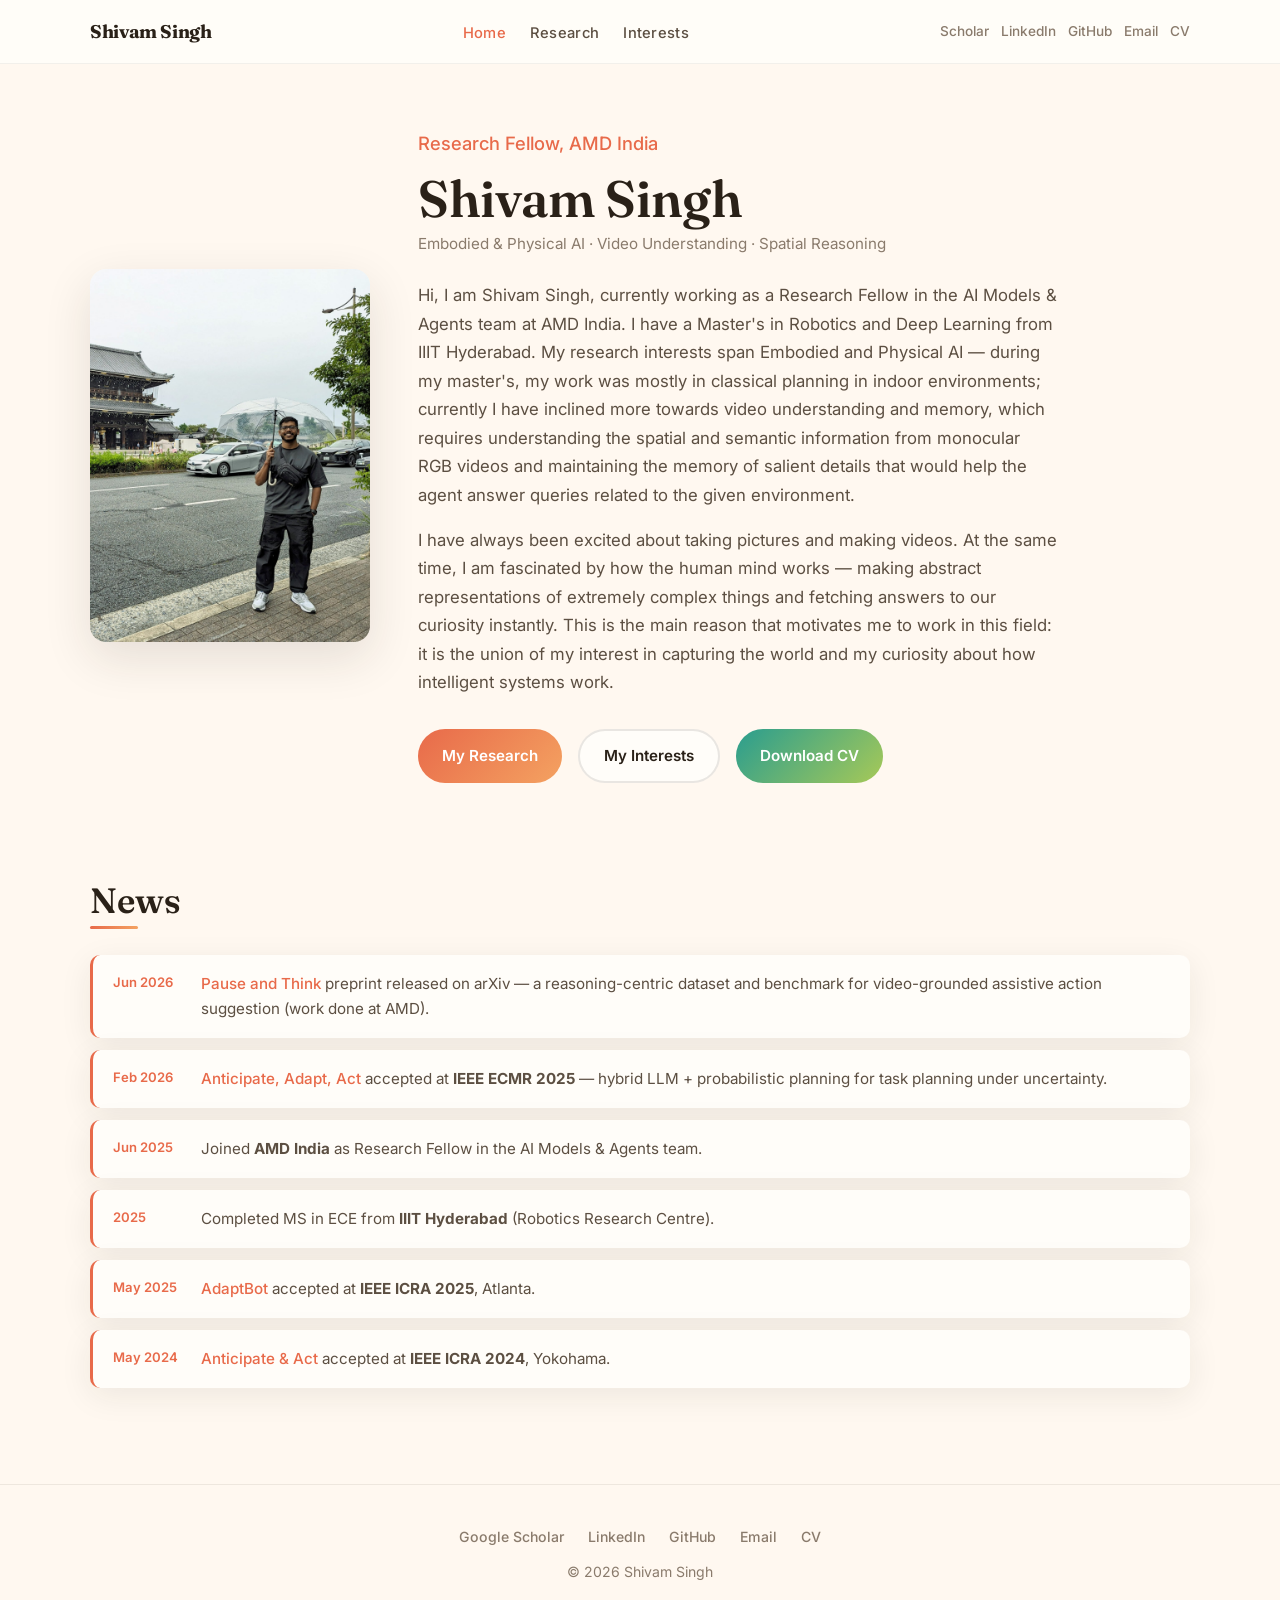
==== index.html @ 6dcf107e "Rebuild personal website from scratch Replace Stanford lab template with a warm, photo-forward multi" ====
<!DOCTYPE html>
<html lang="en">
<head>
  <meta charset="UTF-8">
  <meta name="viewport" content="width=device-width, initial-scale=1.0">
  <title>Shivam Singh</title>
  <meta name="description" content="Shivam Singh — Research Fellow at AMD India. Embodied AI, video understanding, and spatial reasoning from monocular RGB video.">
  <link rel="preconnect" href="https://fonts.googleapis.com">
  <link rel="preconnect" href="https://fonts.gstatic.com" crossorigin>
  <link href="https://fonts.googleapis.com/css2?family=Fraunces:opsz,wght@9..144,400;9..144,600;9..144,700&family=Inter:wght@400;500;600;700&display=swap" rel="stylesheet">
  <link rel="stylesheet" href="assets/css/style.css">
</head>
<body>

<nav class="site-nav">
  <div class="nav-inner">
    <a href="index.html" class="nav-brand">Shivam Singh</a>
    <button class="nav-toggle" aria-label="Toggle menu"><span></span><span></span><span></span></button>
    <ul class="nav-links">
      <li><a href="index.html" class="active">Home</a></li>
      <li><a href="research.html">Research</a></li>
      <li><a href="interests.html">Interests</a></li>
    </ul>
    <div class="nav-social">
      <a href="https://scholar.google.com/citations?user=Wcn55lQAAAAJ&hl=en" target="_blank" rel="noopener">Scholar</a>
      <a href="https://www.linkedin.com/in/sssshivvvv/" target="_blank" rel="noopener">LinkedIn</a>
      <a href="https://github.com/sssshivvvv" target="_blank" rel="noopener">GitHub</a>
      <a href="mailto:shivamsingh3458@gmail.com">Email</a>
      <a href="assets/cv/Shivam_Singh_CV.pdf" target="_blank">CV</a>
    </div>
  </div>
</nav>

<section class="hero">
  <div class="container hero-grid">
    <img src="assets/img/me/01-pxl-20240519-013119929.jpg" alt="Shivam Singh" class="hero-photo" loading="eager">
    <div>
      <p class="hero-tagline">Research Fellow, AMD India</p>
      <h1>Shivam Singh</h1>
      <p class="hero-sub">Embodied &amp; Physical AI &middot; Video Understanding &middot; Spatial Reasoning</p>
      <p class="hero-bio">
        Hi, I am Shivam Singh, currently working as a Research Fellow in the AI Models &amp; Agents team at AMD India.
        I have a Master's in Robotics and Deep Learning from IIIT Hyderabad. My research interests span Embodied and
        Physical AI — during my master's, my work was mostly in classical planning in indoor environments; currently I
        have inclined more towards video understanding and memory, which requires understanding the spatial and semantic
        information from monocular RGB videos and maintaining the memory of salient details that would help the agent
        answer queries related to the given environment.
      </p>
      <p class="hero-bio" style="margin-top:1rem;">
        I have always been excited about taking pictures and making videos. At the same time, I am fascinated by how
        the human mind works — making abstract representations of extremely complex things and fetching answers to our
        curiosity instantly. This is the main reason that motivates me to work in this field: it is the union of my
        interest in capturing the world and my curiosity about how intelligent systems work.
      </p>
      <div class="btn-row">
        <a href="research.html" class="btn btn-primary">My Research</a>
        <a href="interests.html" class="btn btn-secondary">My Interests</a>
        <a href="assets/cv/Shivam_Singh_CV.pdf" class="btn btn-accent" target="_blank">Download CV</a>
      </div>
    </div>
  </div>
</section>

<section class="section">
  <div class="container">
    <div class="section-header"><h2>News</h2></div>
    <ul class="news-list">
      <li class="news-item">
        <span class="news-date">Jun 2026</span>
        <span class="news-text"><a href="https://arxiv.org/abs/2606.00616" target="_blank" rel="noopener">Pause and Think</a> preprint released on arXiv — a reasoning-centric dataset and benchmark for video-grounded assistive action suggestion (work done at AMD).</span>
      </li>
      <li class="news-item">
        <span class="news-date">Feb 2026</span>
        <span class="news-text"><a href="https://arxiv.org/abs/2602.19518" target="_blank" rel="noopener">Anticipate, Adapt, Act</a> accepted at <strong>IEEE ECMR 2025</strong> — hybrid LLM + probabilistic planning for task planning under uncertainty.</span>
      </li>
      <li class="news-item">
        <span class="news-date">Jun 2025</span>
        <span class="news-text">Joined <strong>AMD India</strong> as Research Fellow in the AI Models &amp; Agents team.</span>
      </li>
      <li class="news-item">
        <span class="news-date">2025</span>
        <span class="news-text">Completed MS in ECE from <strong>IIIT Hyderabad</strong> (Robotics Research Centre).</span>
      </li>
      <li class="news-item">
        <span class="news-date">May 2025</span>
        <span class="news-text"><a href="https://arxiv.org/abs/2502.02067" target="_blank" rel="noopener">AdaptBot</a> accepted at <strong>IEEE ICRA 2025</strong>, Atlanta.</span>
      </li>
      <li class="news-item">
        <span class="news-date">May 2024</span>
        <span class="news-text"><a href="https://arxiv.org/abs/2502.02066" target="_blank" rel="noopener">Anticipate &amp; Act</a> accepted at <strong>IEEE ICRA 2024</strong>, Yokohama.</span>
      </li>
    </ul>
  </div>
</section>

<footer class="site-footer">
  <div class="container">
    <div class="footer-links">
      <a href="https://scholar.google.com/citations?user=Wcn55lQAAAAJ&hl=en" target="_blank" rel="noopener">Google Scholar</a>
      <a href="https://www.linkedin.com/in/sssshivvvv/" target="_blank" rel="noopener">LinkedIn</a>
      <a href="https://github.com/sssshivvvv" target="_blank" rel="noopener">GitHub</a>
      <a href="mailto:shivamsingh3458@gmail.com">Email</a>
      <a href="assets/cv/Shivam_Singh_CV.pdf" target="_blank">CV</a>
    </div>
    <p>&copy; 2026 Shivam Singh</p>
  </div>
</footer>

<script src="assets/js/main.js"></script>
</body>
</html>
---- assets/css/style.css ----
/* ============================================================
   Shivam Singh — Personal Website
   Warm, colorful, photo-forward design system
   ============================================================ */

:root {
  --cream: #fff8f0;
  --paper: #fffdf9;
  --ink: #2a2118;
  --ink-soft: #5c4f42;
  --muted: #8a7b6c;
  --coral: #e86a4a;
  --amber: #f4a261;
  --rose: #e07a8a;
  --gold: #d4a853;
  --teal: #2a9d8f;
  --lime: #a7c957;
  --sunset: #e76f51;
  --shadow: 0 8px 32px rgba(42, 33, 24, 0.08);
  --shadow-lg: 0 16px 48px rgba(42, 33, 24, 0.12);
  --radius: 16px;
  --radius-sm: 10px;
  --font-display: "Fraunces", Georgia, serif;
  --font-body: "Inter", system-ui, sans-serif;
  --nav-h: 64px;
  --max-w: 1100px;
  --transition: 0.25s ease;
}

*, *::before, *::after { box-sizing: border-box; margin: 0; padding: 0; }

html { scroll-behavior: smooth; }

body {
  font-family: var(--font-body);
  font-size: 1.05rem;
  line-height: 1.7;
  color: var(--ink);
  background: var(--cream);
  min-height: 100vh;
}

img { max-width: 100%; height: auto; display: block; }

a { color: var(--coral); text-decoration: none; transition: color var(--transition); }
a:hover { color: var(--sunset); }

h1, h2, h3, h4 {
  font-family: var(--font-display);
  font-weight: 600;
  line-height: 1.25;
  color: var(--ink);
}

h1 { font-size: clamp(2.2rem, 5vw, 3.2rem); }
h2 { font-size: clamp(1.6rem, 3vw, 2.2rem); }
h3 { font-size: 1.25rem; }

.container {
  width: min(var(--max-w), 92vw);
  margin: 0 auto;
}

/* ---- Navigation ---- */
.site-nav {
  position: sticky;
  top: 0;
  z-index: 100;
  background: rgba(255, 253, 249, 0.92);
  backdrop-filter: blur(12px);
  border-bottom: 1px solid rgba(42, 33, 24, 0.06);
  height: var(--nav-h);
}

.nav-inner {
  display: flex;
  align-items: center;
  justify-content: space-between;
  height: var(--nav-h);
  width: min(var(--max-w), 92vw);
  margin: 0 auto;
}

.nav-brand {
  font-family: var(--font-display);
  font-weight: 700;
  font-size: 1.15rem;
  color: var(--ink);
  letter-spacing: -0.02em;
}

.nav-brand:hover { color: var(--coral); }

.nav-links {
  display: flex;
  align-items: center;
  gap: 1.5rem;
  list-style: none;
}

.nav-links a {
  color: var(--ink-soft);
  font-size: 0.92rem;
  font-weight: 500;
  letter-spacing: 0.02em;
}

.nav-links a:hover,
.nav-links a.active {
  color: var(--coral);
}

.nav-social {
  display: flex;
  align-items: center;
  gap: 0.75rem;
}

.nav-social a {
  color: var(--muted);
  font-size: 0.85rem;
  font-weight: 500;
}

.nav-social a:hover { color: var(--coral); }

.nav-toggle {
  display: none;
  background: none;
  border: none;
  cursor: pointer;
  padding: 0.5rem;
}

.nav-toggle span {
  display: block;
  width: 24px;
  height: 2px;
  background: var(--ink);
  margin: 5px 0;
  transition: var(--transition);
}

/* ---- Hero ---- */
.hero {
  padding: 4rem 0 3rem;
}

.hero-grid {
  display: grid;
  grid-template-columns: 280px 1fr;
  gap: 3rem;
  align-items: center;
}

.hero-photo {
  border-radius: var(--radius);
  overflow: hidden;
  box-shadow: var(--shadow-lg);
  aspect-ratio: 3/4;
  object-fit: cover;
  width: 100%;
}

.hero-tagline {
  font-size: 1.15rem;
  color: var(--coral);
  font-weight: 500;
  margin-bottom: 0.5rem;
}

.hero-sub {
  color: var(--muted);
  font-size: 0.95rem;
  margin-bottom: 1.5rem;
}

.hero-bio {
  color: var(--ink-soft);
  font-size: 1.05rem;
  max-width: 640px;
}

/* ---- Buttons ---- */
.btn-row {
  display: flex;
  flex-wrap: wrap;
  gap: 1rem;
  margin-top: 2rem;
}

.btn {
  display: inline-flex;
  align-items: center;
  gap: 0.5rem;
  padding: 0.75rem 1.5rem;
  border-radius: 999px;
  font-weight: 600;
  font-size: 0.95rem;
  transition: transform var(--transition), box-shadow var(--transition);
  border: none;
  cursor: pointer;
}

.btn:hover { transform: translateY(-2px); box-shadow: var(--shadow); }

.btn-primary {
  background: linear-gradient(135deg, var(--coral), var(--amber));
  color: white;
}

.btn-primary:hover { color: white; }

.btn-secondary {
  background: var(--paper);
  color: var(--ink);
  border: 2px solid rgba(42, 33, 24, 0.1);
}

.btn-secondary:hover { color: var(--coral); border-color: var(--coral); }

.btn-accent {
  background: linear-gradient(135deg, var(--teal), var(--lime));
  color: white;
}

.btn-accent:hover { color: white; }

/* ---- Sections ---- */
.section {
  padding: 3rem 0;
}

.section-header {
  margin-bottom: 2rem;
}

.section-header h2 {
  position: relative;
  display: inline-block;
}

.section-header h2::after {
  content: "";
  position: absolute;
  bottom: -6px;
  left: 0;
  width: 48px;
  height: 3px;
  background: linear-gradient(90deg, var(--coral), var(--amber));
  border-radius: 2px;
}

/* ---- News ---- */
.news-list {
  list-style: none;
  display: flex;
  flex-direction: column;
  gap: 0.75rem;
}

.news-item {
  display: flex;
  gap: 1rem;
  padding: 1rem 1.25rem;
  background: var(--paper);
  border-radius: var(--radius-sm);
  border-left: 3px solid var(--coral);
  box-shadow: var(--shadow);
}

.news-date {
  font-size: 0.82rem;
  font-weight: 600;
  color: var(--coral);
  white-space: nowrap;
  min-width: 72px;
}

.news-text { color: var(--ink-soft); font-size: 0.95rem; }
.news-text a { font-weight: 500; }

/* ---- Research cards ---- */
.research-card {
  background: var(--paper);
  border-radius: var(--radius);
  overflow: hidden;
  box-shadow: var(--shadow);
  margin-bottom: 2.5rem;
  transition: box-shadow var(--transition);
}

.research-card:hover { box-shadow: var(--shadow-lg); }

.research-teaser {
  width: 100%;
  max-height: 320px;
  object-fit: cover;
  object-position: top;
  background: #f0e8df;
}

.research-body { padding: 1.75rem 2rem 2rem; }

.research-title {
  font-size: 1.35rem;
  margin-bottom: 0.5rem;
}

.research-title a { color: var(--ink); }
.research-title a:hover { color: var(--coral); }

.venue-badge {
  display: inline-block;
  padding: 0.25rem 0.75rem;
  border-radius: 999px;
  font-size: 0.78rem;
  font-weight: 600;
  letter-spacing: 0.03em;
  margin-bottom: 0.75rem;
}

.badge-icra { background: #fde8e0; color: #c0392b; }
.badge-ecmr { background: #e0f0fd; color: #2471a3; }
.badge-arxiv { background: #f0e6ff; color: #7d3c98; }
.badge-workshop { background: #e8f5e9; color: #2e7d32; }
.badge-ongoing { background: #fff3e0; color: #e65100; }

.research-authors {
  font-size: 0.88rem;
  color: var(--muted);
  margin-bottom: 1rem;
}

.research-authors strong { color: var(--ink); }

.research-abstract {
  color: var(--ink-soft);
  font-size: 0.95rem;
  margin-bottom: 1.25rem;
}

.research-links {
  display: flex;
  flex-wrap: wrap;
  gap: 0.6rem;
}

.link-pill {
  display: inline-block;
  padding: 0.35rem 0.9rem;
  border-radius: 999px;
  font-size: 0.82rem;
  font-weight: 600;
  background: rgba(232, 106, 74, 0.1);
  color: var(--coral);
  transition: background var(--transition);
}

.link-pill:hover {
  background: var(--coral);
  color: white;
}

.workshop-card {
  padding: 1.25rem 1.5rem;
  background: var(--paper);
  border-radius: var(--radius-sm);
  box-shadow: var(--shadow);
  margin-bottom: 1rem;
}

.workshop-card h3 { font-size: 1.05rem; margin-bottom: 0.4rem; }
.workshop-card p { font-size: 0.9rem; color: var(--ink-soft); }

/* ---- Interests landing ---- */
.interest-cards {
  display: grid;
  grid-template-columns: repeat(auto-fit, minmax(280px, 1fr));
  gap: 1.5rem;
}

.interest-card {
  position: relative;
  border-radius: var(--radius);
  overflow: hidden;
  min-height: 360px;
  display: flex;
  flex-direction: column;
  justify-content: flex-end;
  text-decoration: none;
  color: white;
  transition: transform var(--transition);
}

.interest-card:hover { transform: translateY(-6px); color: white; }

.interest-card img {
  position: absolute;
  inset: 0;
  width: 100%;
  height: 100%;
  object-fit: cover;
  transition: transform 0.4s ease;
}

.interest-card:hover img { transform: scale(1.05); }

.interest-card-overlay {
  position: absolute;
  inset: 0;
  z-index: 1;
}

.interest-card-content {
  position: relative;
  z-index: 2;
  padding: 2rem;
}

.interest-card-content h2 {
  color: white;
  font-size: 1.6rem;
  margin-bottom: 0.4rem;
}

.interest-card-content p {
  font-size: 0.92rem;
  opacity: 0.9;
}

.grad-photo {
  background: linear-gradient(180deg, rgba(212, 168, 83, 0.3) 0%, rgba(42, 33, 24, 0.75) 100%);
}

.grad-monkey {
  background: linear-gradient(180deg, rgba(42, 157, 143, 0.3) 0%, rgba(42, 33, 24, 0.8) 100%);
}

.grad-moto {
  background: linear-gradient(180deg, rgba(231, 111, 81, 0.3) 0%, rgba(42, 33, 24, 0.8) 100%);
}

/* ---- Interest subpages ---- */
.interest-hero {
  padding: 3rem 0;
  text-align: center;
  color: white;
  border-radius: 0 0 var(--radius) var(--radius);
  margin-bottom: 2.5rem;
}

.interest-hero.photo { background: linear-gradient(135deg, #d4a853, #e86a4a); }
.interest-hero.monkey { background: linear-gradient(135deg, #2a9d8f, #a7c957); }
.interest-hero.moto { background: linear-gradient(135deg, #e76f51, #f4a261); }

.interest-hero h1 { color: white; margin-bottom: 0.5rem; }
.interest-hero p { opacity: 0.92; max-width: 600px; margin: 0 auto; font-size: 1.05rem; }

.interest-intro {
  max-width: 680px;
  margin: 0 auto 2.5rem;
  text-align: center;
  color: var(--ink-soft);
  font-size: 1.05rem;
  line-height: 1.8;
}

.gallery {
  display: grid;
  grid-template-columns: repeat(auto-fill, minmax(260px, 1fr));
  gap: 1rem;
}

.gallery-item {
  border-radius: var(--radius-sm);
  overflow: hidden;
  cursor: pointer;
  aspect-ratio: 4/3;
  box-shadow: var(--shadow);
  transition: transform var(--transition);
}

.gallery-item:hover { transform: scale(1.02); }

.gallery-item img {
  width: 100%;
  height: 100%;
  object-fit: cover;
}

.back-link {
  display: inline-flex;
  align-items: center;
  gap: 0.4rem;
  margin-bottom: 1.5rem;
  font-weight: 500;
  color: var(--muted);
}

.back-link:hover { color: var(--coral); }

/* ---- Lightbox ---- */
.lightbox {
  display: none;
  position: fixed;
  inset: 0;
  z-index: 200;
  background: rgba(42, 33, 24, 0.92);
  align-items: center;
  justify-content: center;
  padding: 2rem;
}

.lightbox.active { display: flex; }

.lightbox img {
  max-width: 90vw;
  max-height: 85vh;
  border-radius: var(--radius-sm);
  box-shadow: var(--shadow-lg);
}

.lightbox-close {
  position: absolute;
  top: 1.5rem;
  right: 1.5rem;
  background: none;
  border: none;
  color: white;
  font-size: 2rem;
  cursor: pointer;
  opacity: 0.8;
}

.lightbox-close:hover { opacity: 1; }

.lightbox-nav {
  position: absolute;
  top: 50%;
  transform: translateY(-50%);
  background: rgba(255,255,255,0.15);
  border: none;
  color: white;
  font-size: 1.5rem;
  padding: 0.75rem 1rem;
  cursor: pointer;
  border-radius: var(--radius-sm);
}

.lightbox-prev { left: 1rem; }
.lightbox-next { right: 1rem; }

/* ---- Footer ---- */
.site-footer {
  padding: 2.5rem 0;
  margin-top: 3rem;
  border-top: 1px solid rgba(42, 33, 24, 0.08);
  text-align: center;
  color: var(--muted);
  font-size: 0.88rem;
}

.footer-links {
  display: flex;
  justify-content: center;
  gap: 1.5rem;
  margin-bottom: 0.75rem;
  flex-wrap: wrap;
}

.footer-links a { color: var(--muted); font-weight: 500; }
.footer-links a:hover { color: var(--coral); }

/* ---- Page header (inner pages) ---- */
.page-header {
  padding: 3rem 0 2rem;
  text-align: center;
}

.page-header h1 { margin-bottom: 0.5rem; }

.page-header p {
  color: var(--muted);
  max-width: 560px;
  margin: 0 auto;
}

/* ---- Responsive ---- */
@media (max-width: 768px) {
  .hero-grid {
    grid-template-columns: 1fr;
    text-align: center;
  }

  .hero-photo {
    max-width: 240px;
    margin: 0 auto;
  }

  .hero-bio { margin: 0 auto; }

  .btn-row { justify-content: center; }

  .nav-links,
  .nav-social {
    display: none;
    position: absolute;
    top: var(--nav-h);
    left: 0;
    right: 0;
    background: var(--paper);
    flex-direction: column;
    padding: 1rem 1.5rem 1.5rem;
    border-bottom: 1px solid rgba(42, 33, 24, 0.08);
    box-shadow: var(--shadow);
  }

  .nav-links.open,
  .nav-social.open { display: flex; }

  .nav-social { top: calc(var(--nav-h) + 140px); border-top: none; }

  .nav-toggle { display: block; }

  .nav-inner { position: relative; }

  .research-body { padding: 1.25rem; }

  .news-item { flex-direction: column; gap: 0.3rem; }

  .interest-card { min-height: 280px; }
}
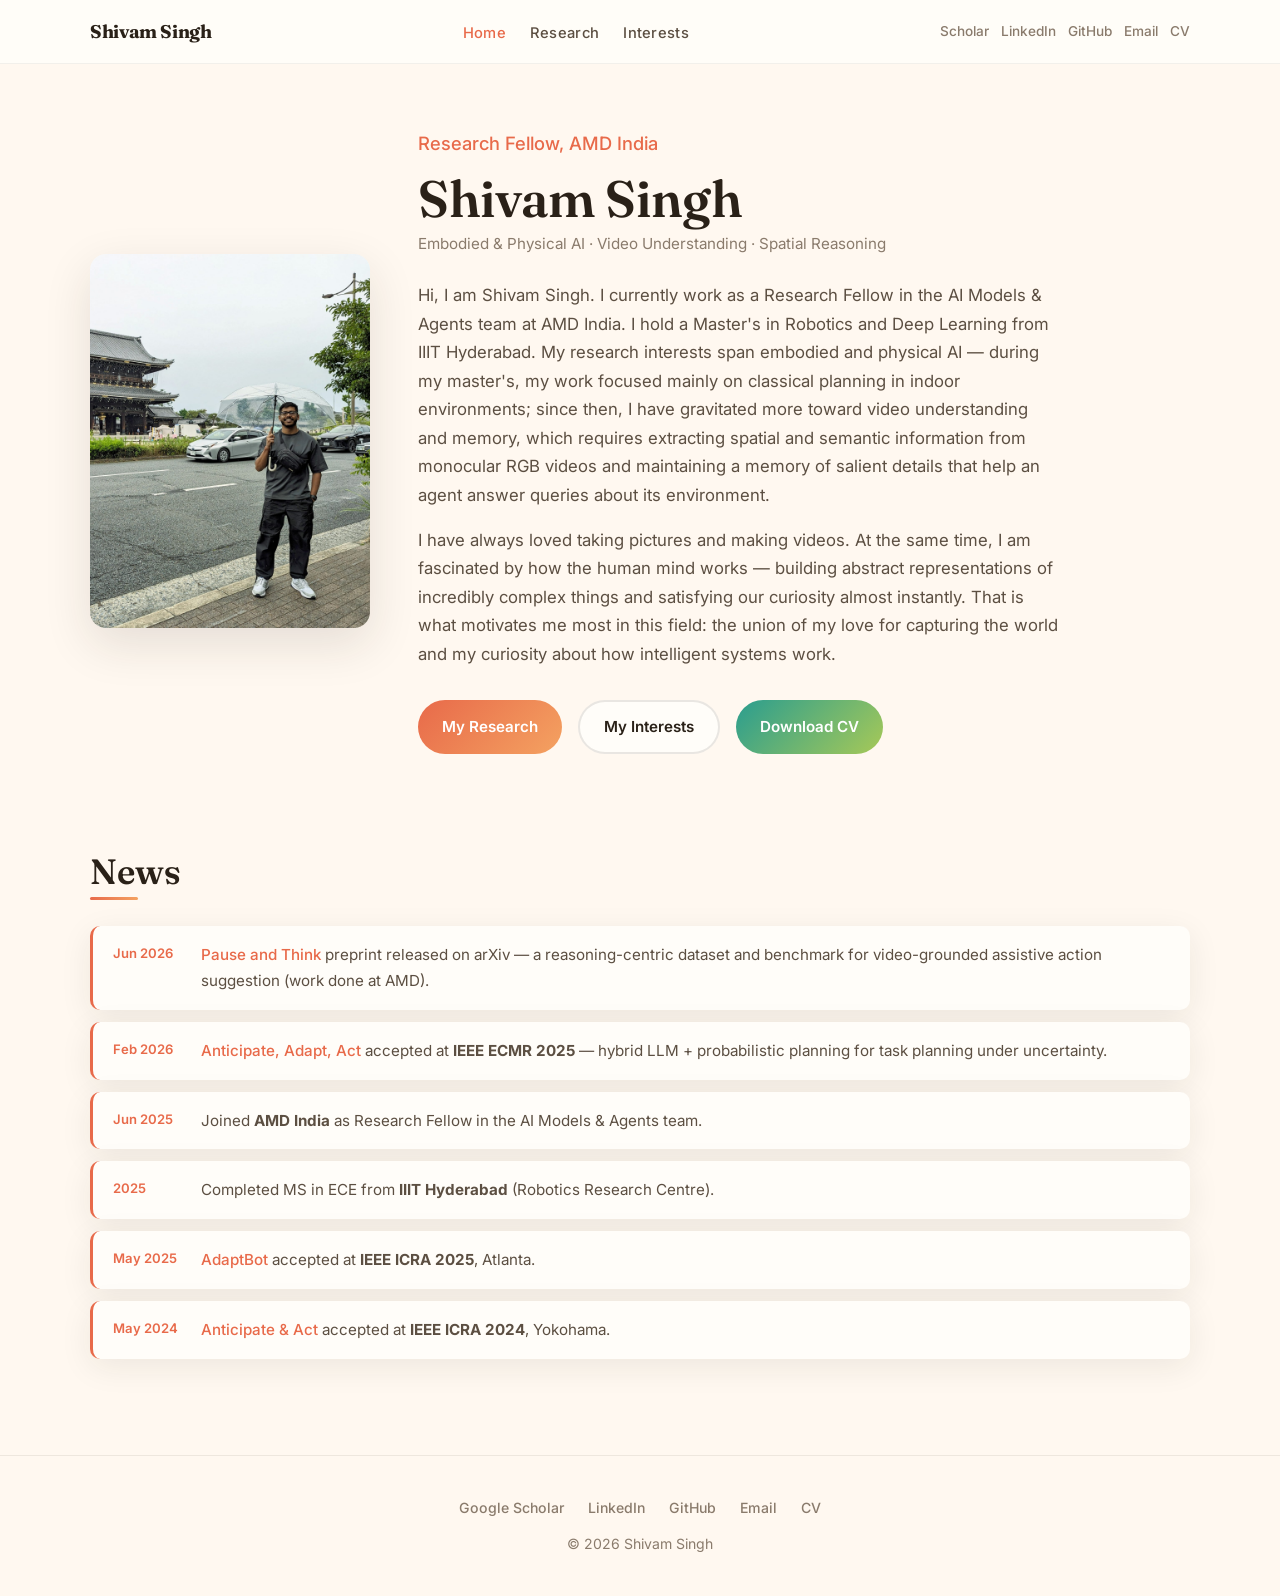
==== commit fe6a1a86: "Add updated CV and polish site copy Update CV with website link (sssshivvvv.github.io) and refresh t" ====
--- a/index.html
+++ b/index.html
@@ -39,18 +39,18 @@
       <h1>Shivam Singh</h1>
       <p class="hero-sub">Embodied &amp; Physical AI &middot; Video Understanding &middot; Spatial Reasoning</p>
       <p class="hero-bio">
-        Hi, I am Shivam Singh, currently working as a Research Fellow in the AI Models &amp; Agents team at AMD India.
-        I have a Master's in Robotics and Deep Learning from IIIT Hyderabad. My research interests span Embodied and
-        Physical AI — during my master's, my work was mostly in classical planning in indoor environments; currently I
-        have inclined more towards video understanding and memory, which requires understanding the spatial and semantic
-        information from monocular RGB videos and maintaining the memory of salient details that would help the agent
-        answer queries related to the given environment.
+        Hi, I am Shivam Singh. I currently work as a Research Fellow in the AI Models &amp; Agents team at AMD India.
+        I hold a Master's in Robotics and Deep Learning from IIIT Hyderabad. My research interests span embodied and
+        physical AI — during my master's, my work focused mainly on classical planning in indoor environments; since then,
+        I have gravitated more toward video understanding and memory, which requires extracting spatial and semantic
+        information from monocular RGB videos and maintaining a memory of salient details that help an agent answer
+        queries about its environment.
       </p>
       <p class="hero-bio" style="margin-top:1rem;">
-        I have always been excited about taking pictures and making videos. At the same time, I am fascinated by how
-        the human mind works — making abstract representations of extremely complex things and fetching answers to our
-        curiosity instantly. This is the main reason that motivates me to work in this field: it is the union of my
-        interest in capturing the world and my curiosity about how intelligent systems work.
+        I have always loved taking pictures and making videos. At the same time, I am fascinated by how the human mind
+        works — building abstract representations of incredibly complex things and satisfying our curiosity almost
+        instantly. That is what motivates me most in this field: the union of my love for capturing the world and my
+        curiosity about how intelligent systems work.
       </p>
       <div class="btn-row">
         <a href="research.html" class="btn btn-primary">My Research</a>
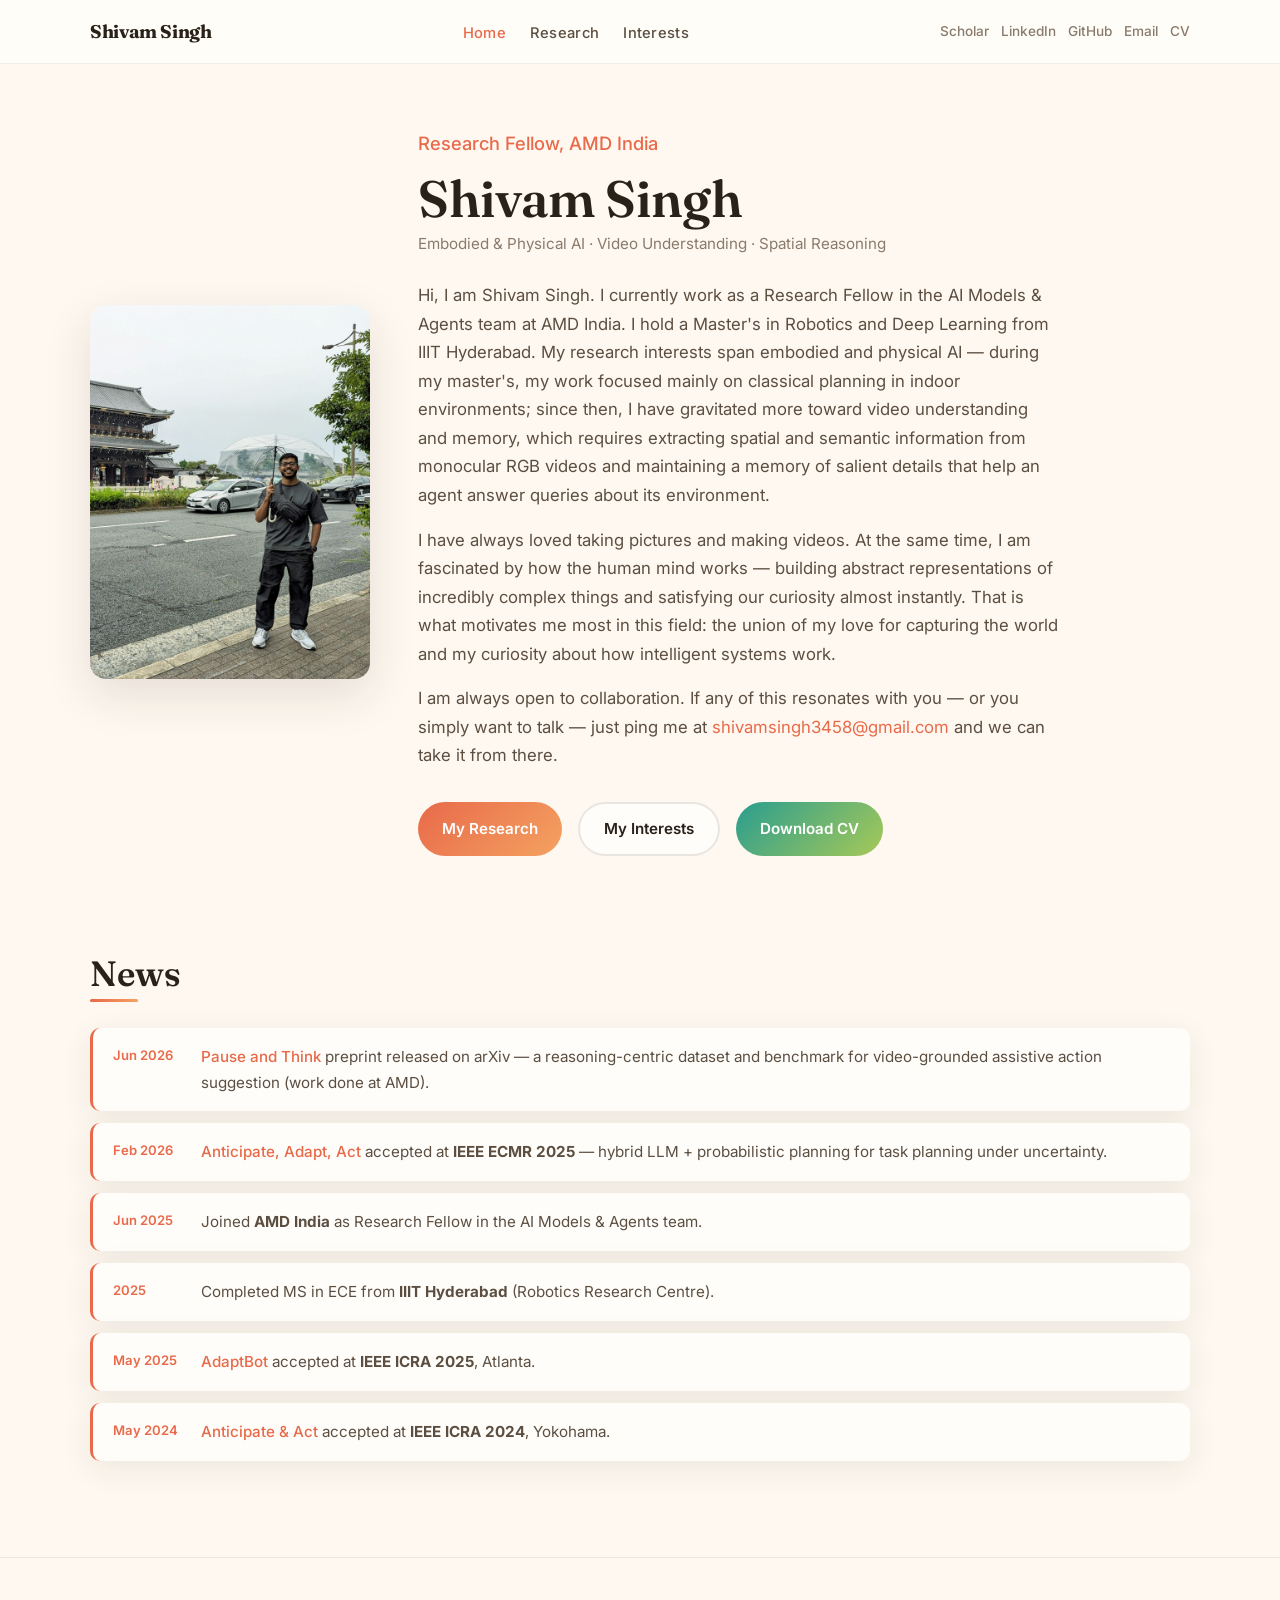
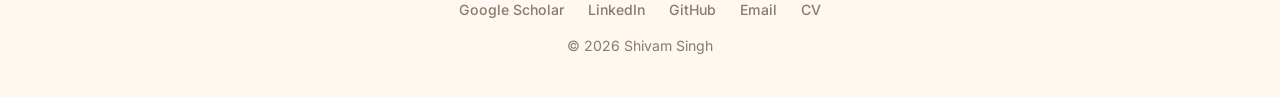
==== commit 80b9abd1: "Add open-to-collaboration note to intro hero Invite readers to reach out by email directly from the " ====
--- a/index.html
+++ b/index.html
@@ -9,6 +9,7 @@
   <link rel="preconnect" href="https://fonts.gstatic.com" crossorigin>
   <link href="https://fonts.googleapis.com/css2?family=Fraunces:opsz,wght@9..144,400;9..144,600;9..144,700&family=Inter:wght@400;500;600;700&display=swap" rel="stylesheet">
   <link rel="stylesheet" href="assets/css/style.css">
+  <script src="assets/js/analytics.js"></script>
 </head>
 <body>
 
@@ -26,7 +27,7 @@
       <a href="https://www.linkedin.com/in/sssshivvvv/" target="_blank" rel="noopener">LinkedIn</a>
       <a href="https://github.com/sssshivvvv" target="_blank" rel="noopener">GitHub</a>
       <a href="mailto:shivamsingh3458@gmail.com">Email</a>
-      <a href="assets/cv/Shivam_Singh_CV.pdf" target="_blank">CV</a>
+      <a href="assets/cv/Shivam_Singh_CV.pdf?v=2" target="_blank">CV</a>
     </div>
   </div>
 </nav>
@@ -52,10 +53,14 @@
         instantly. That is what motivates me most in this field: the union of my love for capturing the world and my
         curiosity about how intelligent systems work.
       </p>
+      <p class="hero-bio" style="margin-top:1rem;">
+        I am always open to collaboration. If any of this resonates with you — or you simply want to talk —
+        just ping me at <a href="mailto:shivamsingh3458@gmail.com">shivamsingh3458@gmail.com</a> and we can take it from there.
+      </p>
       <div class="btn-row">
         <a href="research.html" class="btn btn-primary">My Research</a>
         <a href="interests.html" class="btn btn-secondary">My Interests</a>
-        <a href="assets/cv/Shivam_Singh_CV.pdf" class="btn btn-accent" target="_blank">Download CV</a>
+        <a href="assets/cv/Shivam_Singh_CV.pdf?v=2" class="btn btn-accent" target="_blank">Download CV</a>
       </div>
     </div>
   </div>
@@ -100,7 +105,7 @@
       <a href="https://www.linkedin.com/in/sssshivvvv/" target="_blank" rel="noopener">LinkedIn</a>
       <a href="https://github.com/sssshivvvv" target="_blank" rel="noopener">GitHub</a>
       <a href="mailto:shivamsingh3458@gmail.com">Email</a>
-      <a href="assets/cv/Shivam_Singh_CV.pdf" target="_blank">CV</a>
+      <a href="assets/cv/Shivam_Singh_CV.pdf?v=2" target="_blank">CV</a>
     </div>
     <p>&copy; 2026 Shivam Singh</p>
   </div>
--- a/assets/css/style.css
+++ b/assets/css/style.css
@@ -468,8 +468,11 @@
 
 .gallery {
   display: grid;
-  grid-template-columns: repeat(auto-fill, minmax(260px, 1fr));
-  gap: 1rem;
+  grid-template-columns: repeat(auto-fit, minmax(260px, 300px));
+  justify-content: center;
+  gap: 1.25rem;
+  max-width: 960px;
+  margin: 0 auto;
 }
 
 .gallery-item {
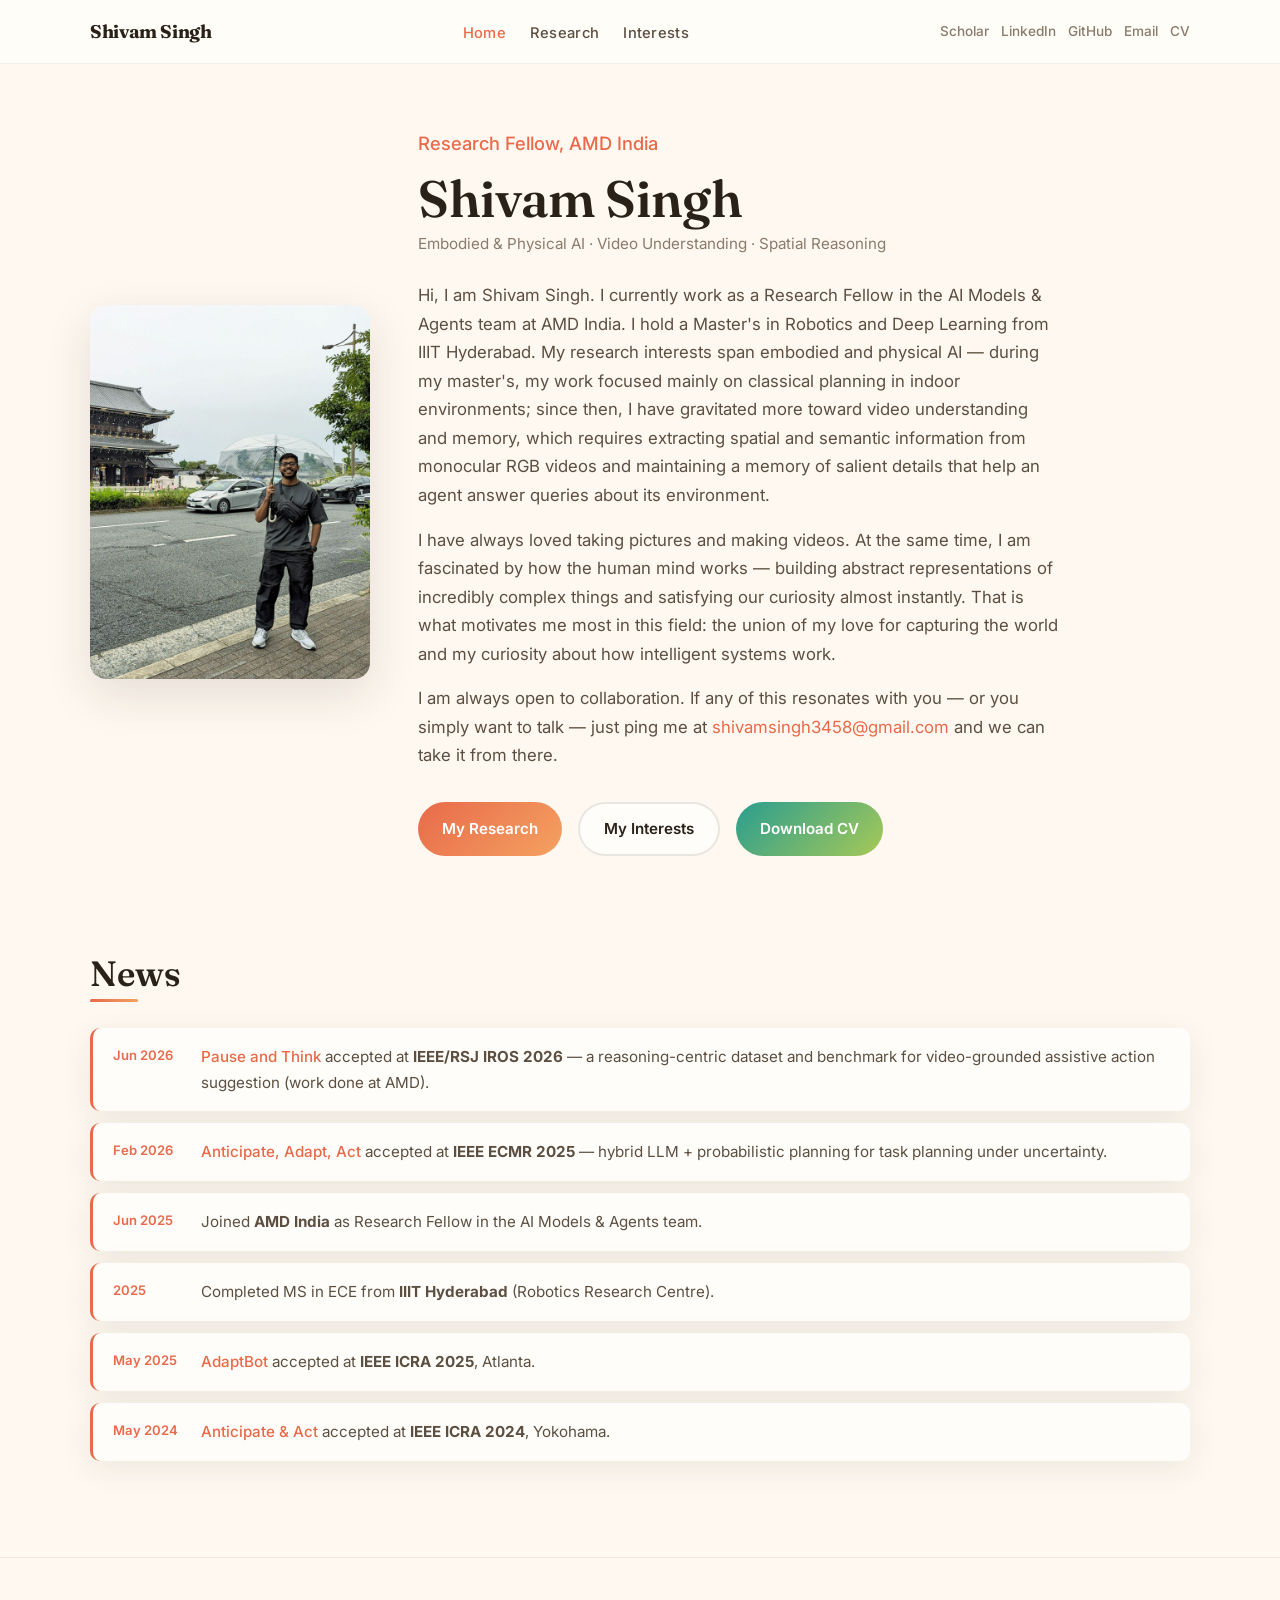
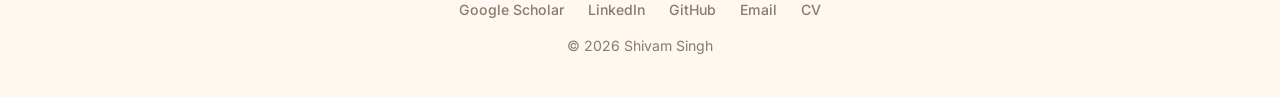
==== commit a35ec87d: "Update Pause and Think to IROS 2026 acceptance Mark the paper as accepted at IEEE/RSJ IROS 2026 on t" ====
--- a/index.html
+++ b/index.html
@@ -27,7 +27,7 @@
       <a href="https://www.linkedin.com/in/sssshivvvv/" target="_blank" rel="noopener">LinkedIn</a>
       <a href="https://github.com/sssshivvvv" target="_blank" rel="noopener">GitHub</a>
       <a href="mailto:shivamsingh3458@gmail.com">Email</a>
-      <a href="assets/cv/Shivam_Singh_CV.pdf?v=2" target="_blank">CV</a>
+      <a href="assets/cv/Shivam_Singh_CV.pdf?v=3" target="_blank">CV</a>
     </div>
   </div>
 </nav>
@@ -60,7 +60,7 @@
       <div class="btn-row">
         <a href="research.html" class="btn btn-primary">My Research</a>
         <a href="interests.html" class="btn btn-secondary">My Interests</a>
-        <a href="assets/cv/Shivam_Singh_CV.pdf?v=2" class="btn btn-accent" target="_blank">Download CV</a>
+        <a href="assets/cv/Shivam_Singh_CV.pdf?v=3" class="btn btn-accent" target="_blank">Download CV</a>
       </div>
     </div>
   </div>
@@ -72,7 +72,7 @@
     <ul class="news-list">
       <li class="news-item">
         <span class="news-date">Jun 2026</span>
-        <span class="news-text"><a href="https://arxiv.org/abs/2606.00616" target="_blank" rel="noopener">Pause and Think</a> preprint released on arXiv — a reasoning-centric dataset and benchmark for video-grounded assistive action suggestion (work done at AMD).</span>
+        <span class="news-text"><a href="https://arxiv.org/abs/2606.00616" target="_blank" rel="noopener">Pause and Think</a> accepted at <strong>IEEE/RSJ IROS 2026</strong> — a reasoning-centric dataset and benchmark for video-grounded assistive action suggestion (work done at AMD).</span>
       </li>
       <li class="news-item">
         <span class="news-date">Feb 2026</span>
@@ -105,7 +105,7 @@
       <a href="https://www.linkedin.com/in/sssshivvvv/" target="_blank" rel="noopener">LinkedIn</a>
       <a href="https://github.com/sssshivvvv" target="_blank" rel="noopener">GitHub</a>
       <a href="mailto:shivamsingh3458@gmail.com">Email</a>
-      <a href="assets/cv/Shivam_Singh_CV.pdf?v=2" target="_blank">CV</a>
+      <a href="assets/cv/Shivam_Singh_CV.pdf?v=3" target="_blank">CV</a>
     </div>
     <p>&copy; 2026 Shivam Singh</p>
   </div>
--- a/assets/css/style.css
+++ b/assets/css/style.css
@@ -321,6 +321,7 @@
 }
 
 .badge-icra { background: #fde8e0; color: #c0392b; }
+.badge-iros { background: #d6f0ee; color: #0f766e; }
 .badge-ecmr { background: #e0f0fd; color: #2471a3; }
 .badge-arxiv { background: #f0e6ff; color: #7d3c98; }
 .badge-workshop { background: #e8f5e9; color: #2e7d32; }
